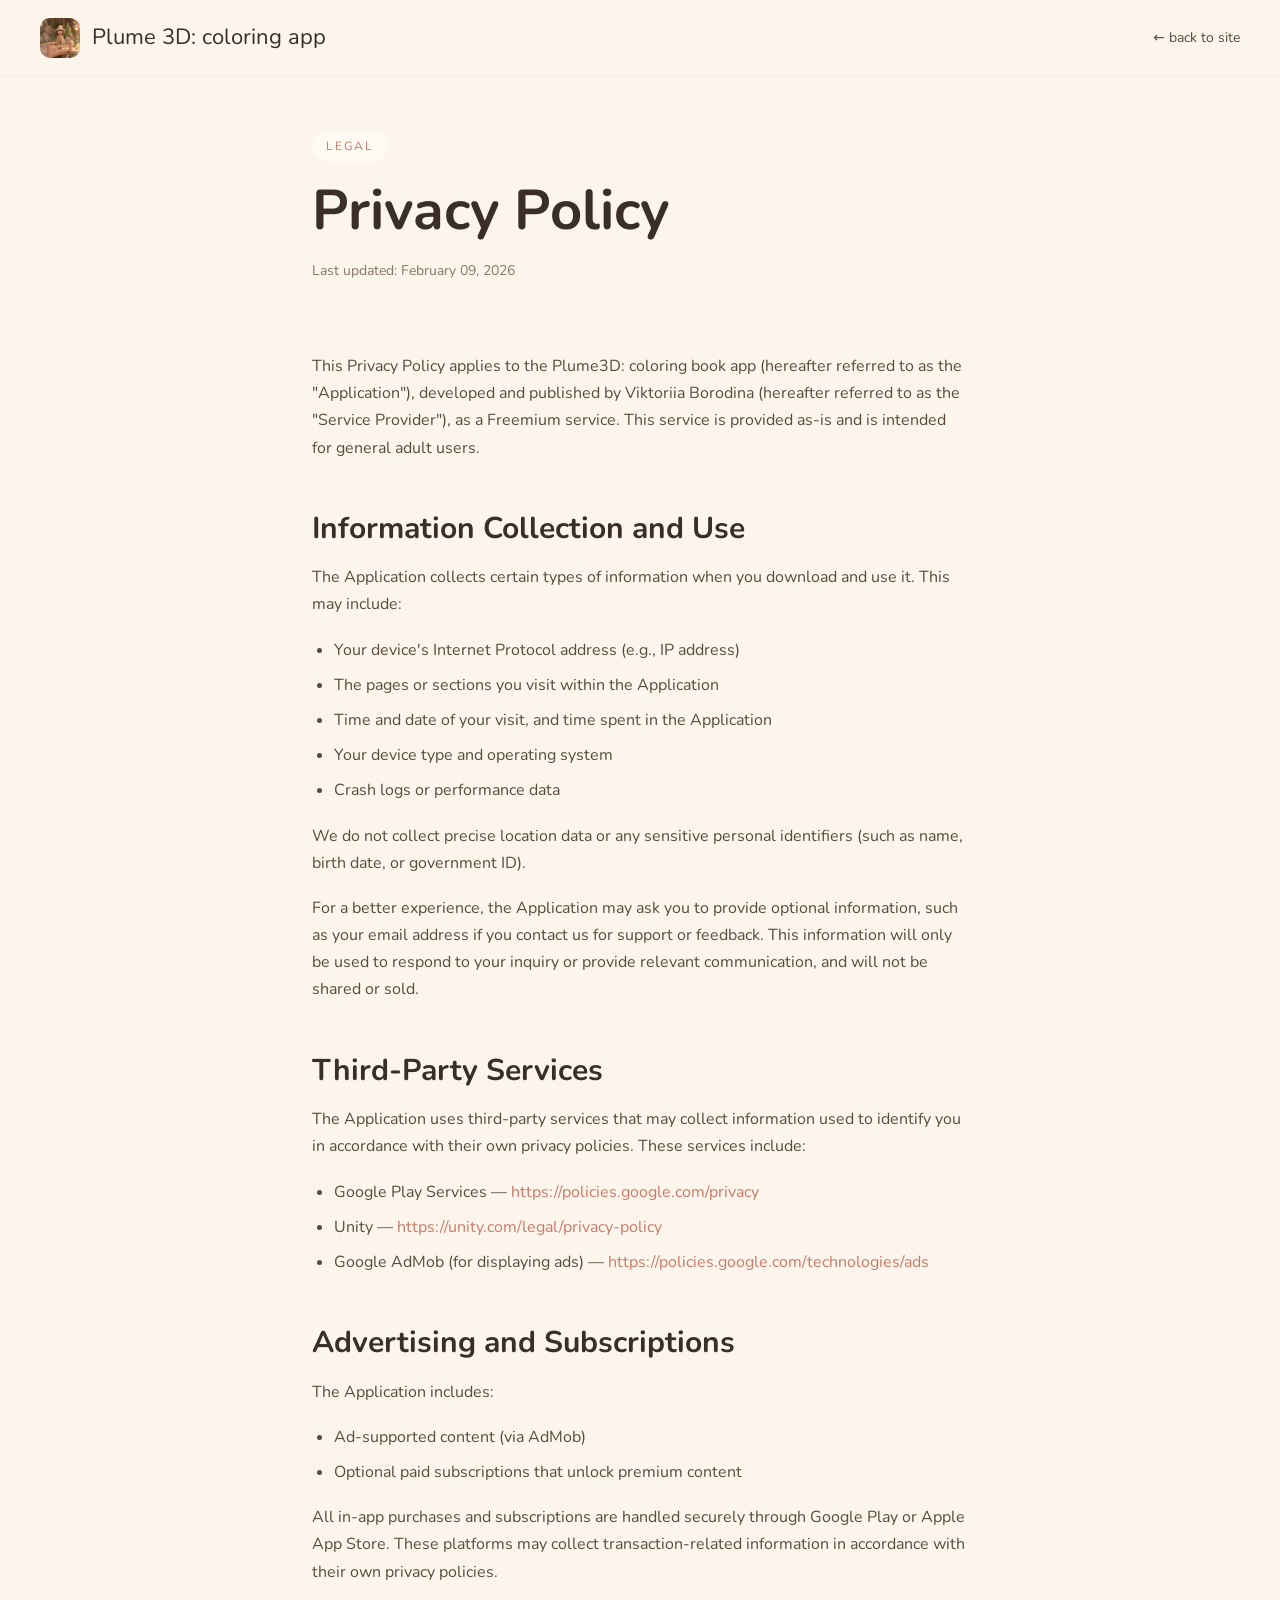
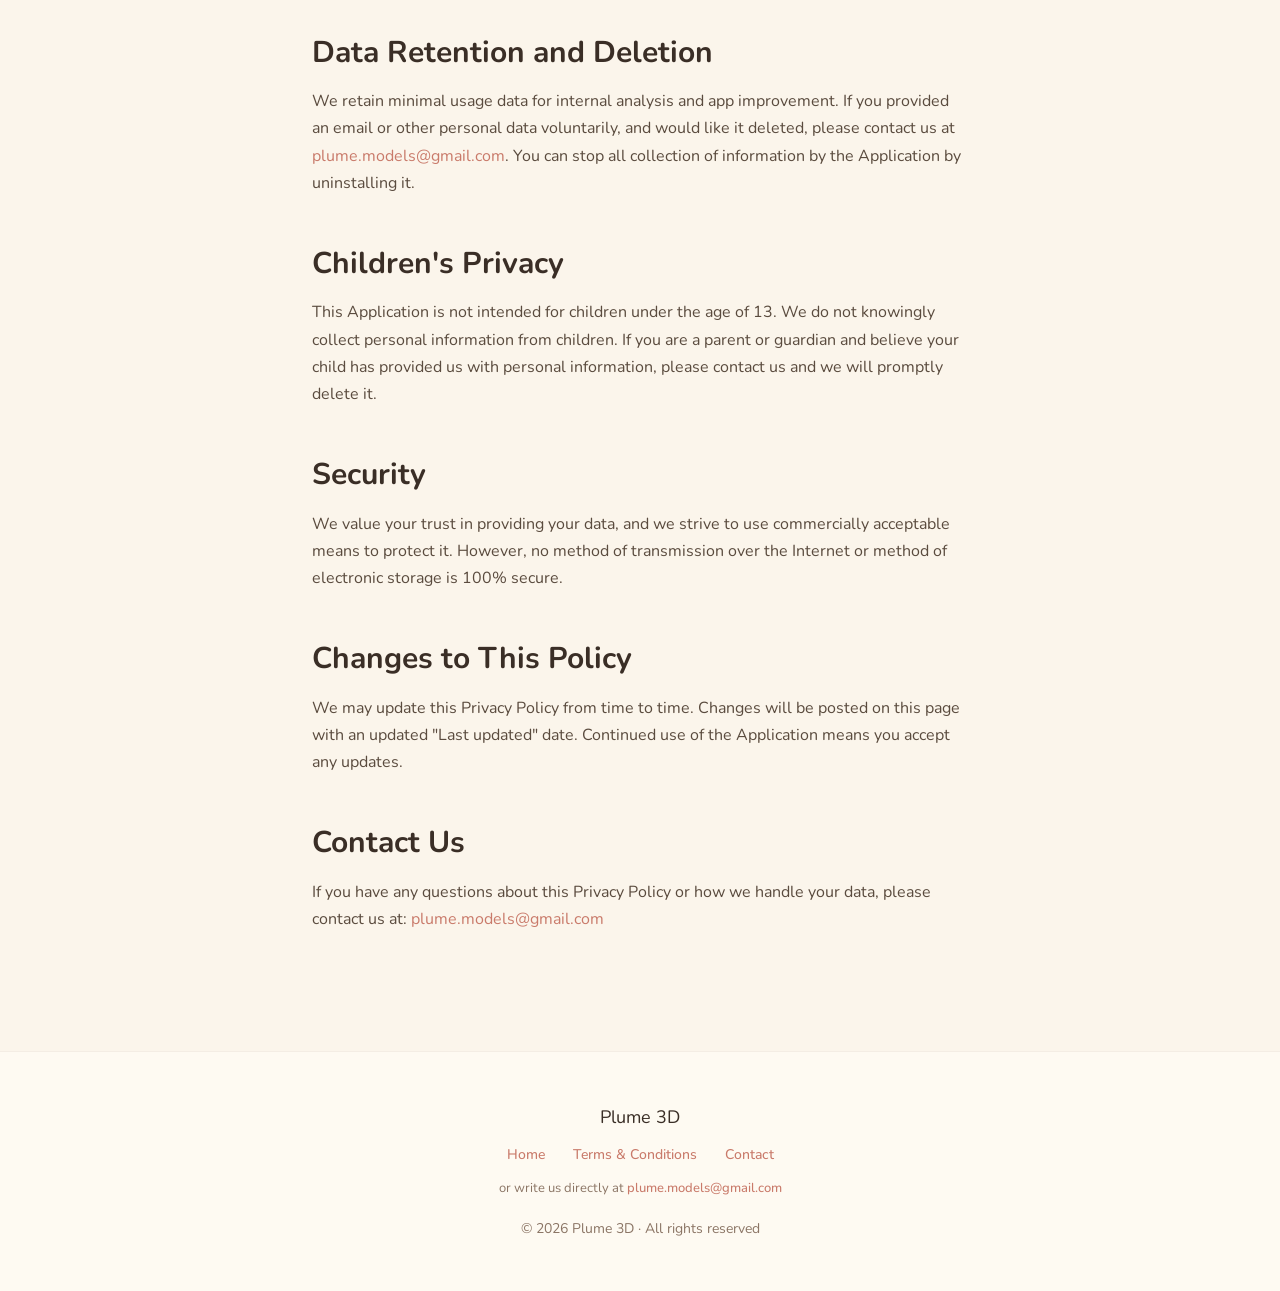
==== privacy.html @ 576a880d "Add files via upload first commit" ====
<!DOCTYPE html>
<html lang="en">
<head>
<meta charset="UTF-8">
<meta name="viewport" content="width=device-width, initial-scale=1.0">
<title>Privacy Policy — Plume 3D</title>
<meta name="description" content="Privacy policy for Plume3D: coloring book.">
<link rel="icon" type="image/png" href="images/icon_new_girl.png">
<link rel="preconnect" href="https://fonts.googleapis.com">
<link rel="preconnect" href="https://fonts.gstatic.com" crossorigin>
<link href="https://fonts.googleapis.com/css2?family=Nunito:wght@300;400;500;600;700&display=swap" rel="stylesheet">
<link rel="stylesheet" href="legal.css">
</head>
<body>

<nav>
  <a href="index.html" class="logo">
    <span class="logo-icon"><img src="images/icon_new_girl.png" alt="Plume 3D"></span>
    <span class="logo-text">Plume 3D: coloring app</span>
  </a>
  <a href="index.html" class="nav-back">← back to site</a>
</nav>

<header class="legal-hero">
  <div class="eyebrow">Legal</div>
  <h1>Privacy Policy</h1>
  <div class="updated">Last updated: February 09, 2026</div>
</header>

<main class="legal-body">

<p>This Privacy Policy applies to the Plume3D: coloring book app (hereafter referred to as the "Application"), developed and published by Viktoriia Borodina (hereafter referred to as the "Service Provider"), as a Freemium service. This service is provided as-is and is intended for general adult users.</p>

<h2>Information Collection and Use</h2>
<p>The Application collects certain types of information when you download and use it. This may include:</p>
<ul>
  <li>Your device's Internet Protocol address (e.g., IP address)</li>
  <li>The pages or sections you visit within the Application</li>
  <li>Time and date of your visit, and time spent in the Application</li>
  <li>Your device type and operating system</li>
  <li>Crash logs or performance data</li>
</ul>
<p>We do not collect precise location data or any sensitive personal identifiers (such as name, birth date, or government ID).</p>
<p>For a better experience, the Application may ask you to provide optional information, such as your email address if you contact us for support or feedback. This information will only be used to respond to your inquiry or provide relevant communication, and will not be shared or sold.</p>

<h2>Third-Party Services</h2>
<p>The Application uses third-party services that may collect information used to identify you in accordance with their own privacy policies. These services include:</p>
<ul>
  <li>Google Play Services — <a href="https://policies.google.com/privacy" target="_blank" rel="noopener">https://policies.google.com/privacy</a></li>
  <li>Unity — <a href="https://unity.com/legal/privacy-policy" target="_blank" rel="noopener">https://unity.com/legal/privacy-policy</a></li>
  <li>Google AdMob (for displaying ads) — <a href="https://policies.google.com/technologies/ads" target="_blank" rel="noopener">https://policies.google.com/technologies/ads</a></li>
</ul>

<h2>Advertising and Subscriptions</h2>
<p>The Application includes:</p>
<ul>
  <li>Ad-supported content (via AdMob)</li>
  <li>Optional paid subscriptions that unlock premium content</li>
</ul>
<p>All in-app purchases and subscriptions are handled securely through Google Play or Apple App Store. These platforms may collect transaction-related information in accordance with their own privacy policies.</p>

<h2>Data Retention and Deletion</h2>
<p>We retain minimal usage data for internal analysis and app improvement. If you provided an email or other personal data voluntarily, and would like it deleted, please contact us at <a href="mailto:plume.models@gmail.com">plume.models@gmail.com</a>. You can stop all collection of information by the Application by uninstalling it.</p>

<h2>Children's Privacy</h2>
<p>This Application is not intended for children under the age of 13. We do not knowingly collect personal information from children. If you are a parent or guardian and believe your child has provided us with personal information, please contact us and we will promptly delete it.</p>

<h2>Security</h2>
<p>We value your trust in providing your data, and we strive to use commercially acceptable means to protect it. However, no method of transmission over the Internet or method of electronic storage is 100% secure.</p>

<h2>Changes to This Policy</h2>
<p>We may update this Privacy Policy from time to time. Changes will be posted on this page with an updated "Last updated" date. Continued use of the Application means you accept any updates.</p>

<h2>Contact Us</h2>
<p>If you have any questions about this Privacy Policy or how we handle your data, please contact us at: <a href="mailto:plume.models@gmail.com">plume.models@gmail.com</a></p>

</main>

<footer class="legal-footer">
  <div class="brand">Plume 3D</div>
  <a href="index.html">Home</a>
  <a href="terms.html">Terms &amp; Conditions</a>
  <a href="mailto:plume.models@gmail.com">Contact</a>
  <span class="contact-email">or write us directly at <a href="mailto:plume.models@gmail.com">plume.models@gmail.com</a></span>
  <div style="margin-top: 18px;">© 2026 Plume 3D · All rights reserved</div>
</footer>

</body>
</html>
---- legal.css ----
/* Shared legal page styles — Plume 3D (cozy version) */
@font-face {
  font-family: 'PlumeFont';
  src: url('fonts/PlumeFont-Regular.woff2') format('woff2'),
       url('fonts/PlumeFont-Regular.otf') format('opentype');
  font-display: swap;
}

:root {
  --cream:       #FBF5EB;
  --cream-deep:  #F4E8D4;
  --paper:       #FEFAF2;
  --peach-soft:  #F5D4B3;
  --peach:       #EFB890;
  --rose:        #E89B89;
  --rose-deep:   #C97A6A;
  --sage:        #B8C9A9;
  --ink-warm:    #3A2E26;
  --ink-soft:    #5A4B3E;
  --ink-muted:   #8B7565;
}

* { box-sizing: border-box; margin: 0; padding: 0; }
html { scroll-behavior: smooth; }
body {
  font-family: 'Nunito', system-ui, sans-serif;
  background: var(--cream);
  color: var(--ink-warm);
  line-height: 1.7;
  -webkit-font-smoothing: antialiased;
}
a { color: var(--rose-deep); text-decoration: none; }
a:hover { text-decoration: underline; }

nav {
  position: fixed;
  top: 0;
  left: 0;
  right: 0;
  display: flex;
  justify-content: space-between;
  align-items: center;
  padding: 18px 40px;
  background: rgba(251, 245, 235, 0.92);
  backdrop-filter: blur(10px);
  z-index: 100;
  border-bottom: 1px solid rgba(120, 80, 50, 0.06);
}
nav .logo { display: flex; align-items: center; gap: 12px; }
nav .logo-icon {
  width: 40px; height: 40px;
  border-radius: 10px;
  overflow: hidden;
  display: inline-block;
}
nav .logo-icon img { width: 100%; height: 100%; object-fit: cover; }
nav .logo-text {
  font-family: 'PlumeFont', 'Nunito', sans-serif;
  font-size: 22px;
  color: var(--ink-warm);
}
nav .nav-back {
  font-size: 14px;
  color: var(--ink-soft);
}

.legal-hero {
  max-width: 720px;
  margin: 0 auto;
  padding: 130px 32px 40px;
  text-align: left;
}
.legal-hero .eyebrow {
  display: inline-block;
  background: var(--paper);
  padding: 6px 14px;
  border-radius: 20px;
  font-size: 12px;
  letter-spacing: 0.15em;
  text-transform: uppercase;
  color: var(--rose-deep);
  margin-bottom: 20px;
}
.legal-hero h1 {
  font-family: 'PlumeFont', 'Nunito', sans-serif;
  font-size: 56px;
  line-height: 1.05;
  margin-bottom: 18px;
  color: var(--ink-warm);
}
.legal-hero .updated {
  font-size: 14px;
  color: var(--ink-muted);
}

.legal-body {
  max-width: 720px;
  margin: 0 auto;
  padding: 30px 32px 100px;
  font-size: 16px;
  color: var(--ink-soft);
}
.legal-body p { margin-bottom: 18px; }
.legal-body h2 {
  font-family: 'PlumeFont', 'Nunito', sans-serif;
  font-size: 30px;
  line-height: 1.15;
  margin: 50px 0 18px;
  color: var(--ink-warm);
}
.legal-body h2:first-child { margin-top: 0; }
.legal-body h3 {
  font-weight: 600;
  font-size: 18px;
  margin: 28px 0 12px;
  color: var(--ink-warm);
}
.legal-body ul { padding-left: 22px; margin-bottom: 18px; }
.legal-body li { margin-bottom: 8px; }
.legal-body strong { color: var(--ink-warm); font-weight: 700; }

.legal-footer {
  background: var(--paper);
  padding: 50px 32px;
  text-align: center;
  border-top: 1px solid rgba(120, 80, 50, 0.07);
  font-size: 14px;
  color: var(--ink-muted);
}
.legal-footer a { color: var(--rose-deep); text-decoration: none; margin: 0 12px; font-weight: 500; }
.legal-footer a:hover { text-decoration: underline; }
.legal-footer .brand {
  font-family: 'PlumeFont', 'Nunito', sans-serif;
  font-size: 18px;
  color: var(--ink-warm);
  margin-bottom: 10px;
}
.legal-footer .contact-email {
  display: block;
  margin-top: 10px;
  font-size: 13px;
  color: var(--ink-muted);
}
.legal-footer .contact-email a {
  margin: 0;
  color: var(--rose-deep);
}

@media (max-width: 700px) {
  nav { padding: 12px 20px; }
  .legal-hero, .legal-body, .legal-footer { padding-left: 20px; padding-right: 20px; }
  .legal-hero { padding-top: 110px; }
  .legal-hero h1 { font-size: 42px; }
  .legal-body h2 { font-size: 26px; }
}
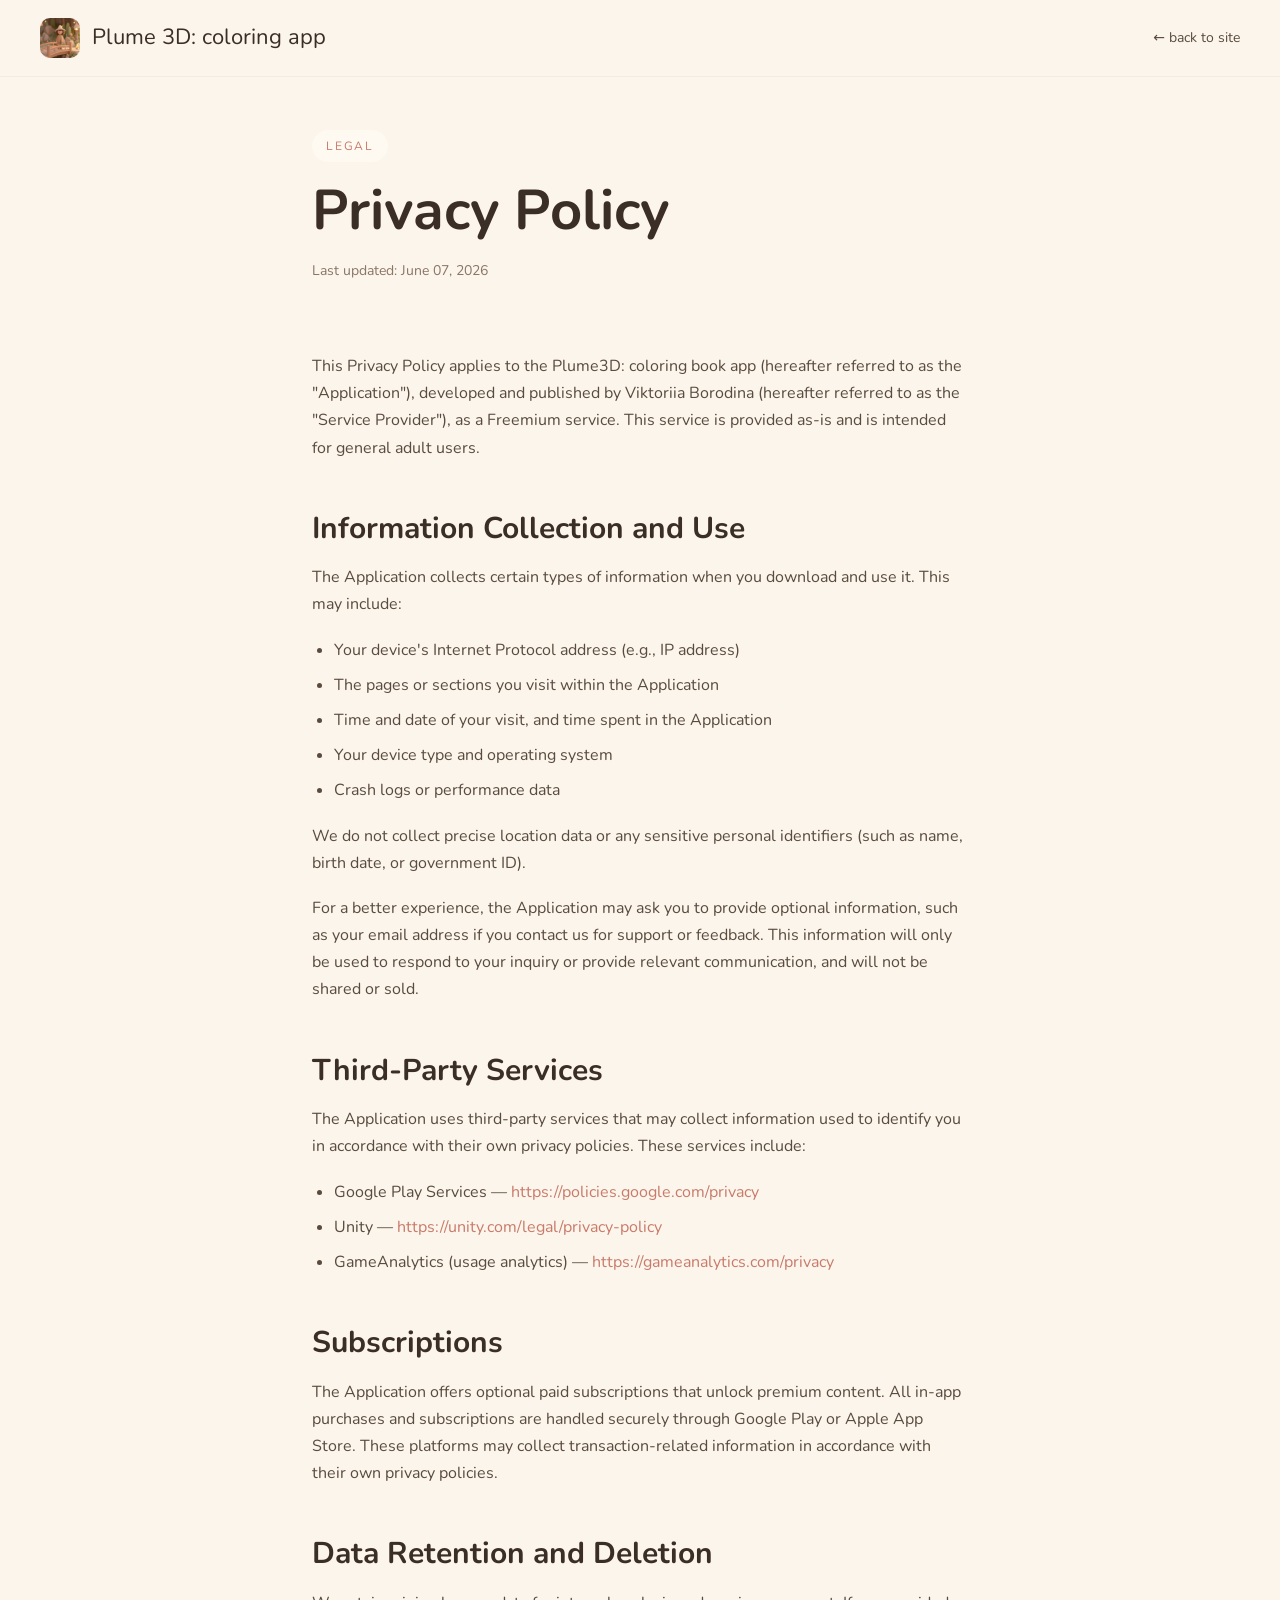
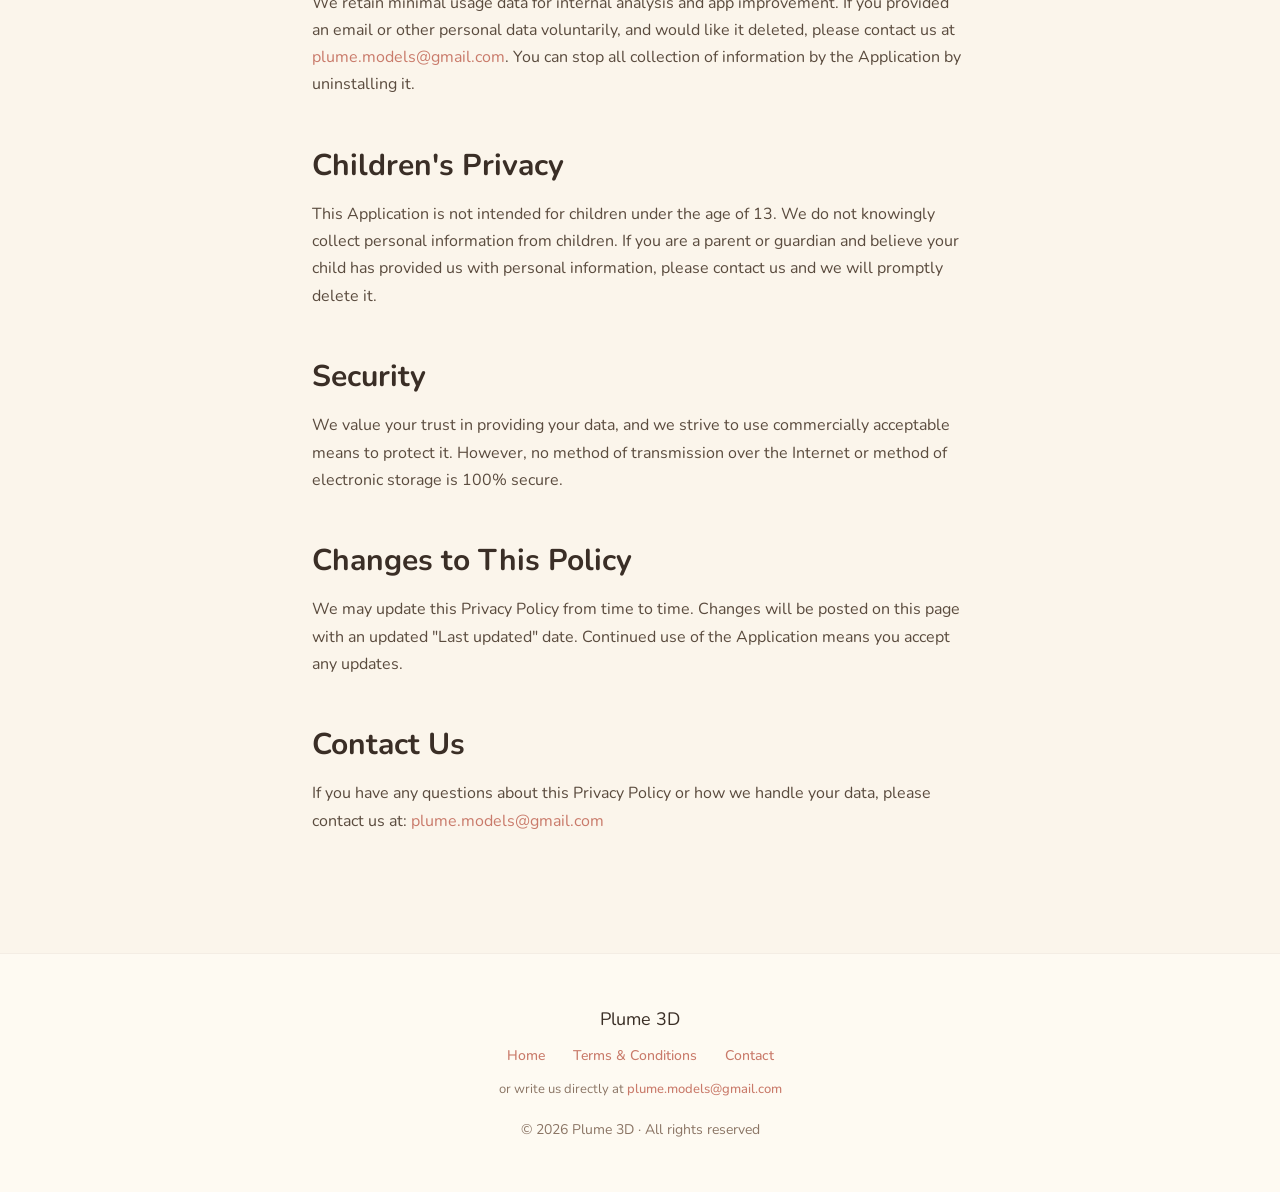
==== commit b32275ba: "privacy and terms and conditions updates" ====
--- a/privacy.html
+++ b/privacy.html
@@ -24,7 +24,7 @@
 <header class="legal-hero">
   <div class="eyebrow">Legal</div>
   <h1>Privacy Policy</h1>
-  <div class="updated">Last updated: February 09, 2026</div>
+  <div class="updated">Last updated: June 07, 2026</div>
 </header>
 
 <main class="legal-body">
@@ -48,16 +48,11 @@
 <ul>
   <li>Google Play Services — <a href="https://policies.google.com/privacy" target="_blank" rel="noopener">https://policies.google.com/privacy</a></li>
   <li>Unity — <a href="https://unity.com/legal/privacy-policy" target="_blank" rel="noopener">https://unity.com/legal/privacy-policy</a></li>
-  <li>Google AdMob (for displaying ads) — <a href="https://policies.google.com/technologies/ads" target="_blank" rel="noopener">https://policies.google.com/technologies/ads</a></li>
+  <li>GameAnalytics (usage analytics) — <a href="https://gameanalytics.com/privacy" target="_blank" rel="noopener">https://gameanalytics.com/privacy</a></li>
 </ul>
 
-<h2>Advertising and Subscriptions</h2>
-<p>The Application includes:</p>
-<ul>
-  <li>Ad-supported content (via AdMob)</li>
-  <li>Optional paid subscriptions that unlock premium content</li>
-</ul>
-<p>All in-app purchases and subscriptions are handled securely through Google Play or Apple App Store. These platforms may collect transaction-related information in accordance with their own privacy policies.</p>
+<h2>Subscriptions</h2>
+<p>The Application offers optional paid subscriptions that unlock premium content. All in-app purchases and subscriptions are handled securely through Google Play or Apple App Store. These platforms may collect transaction-related information in accordance with their own privacy policies.</p>
 
 <h2>Data Retention and Deletion</h2>
 <p>We retain minimal usage data for internal analysis and app improvement. If you provided an email or other personal data voluntarily, and would like it deleted, please contact us at <a href="mailto:plume.models@gmail.com">plume.models@gmail.com</a>. You can stop all collection of information by the Application by uninstalling it.</p>
